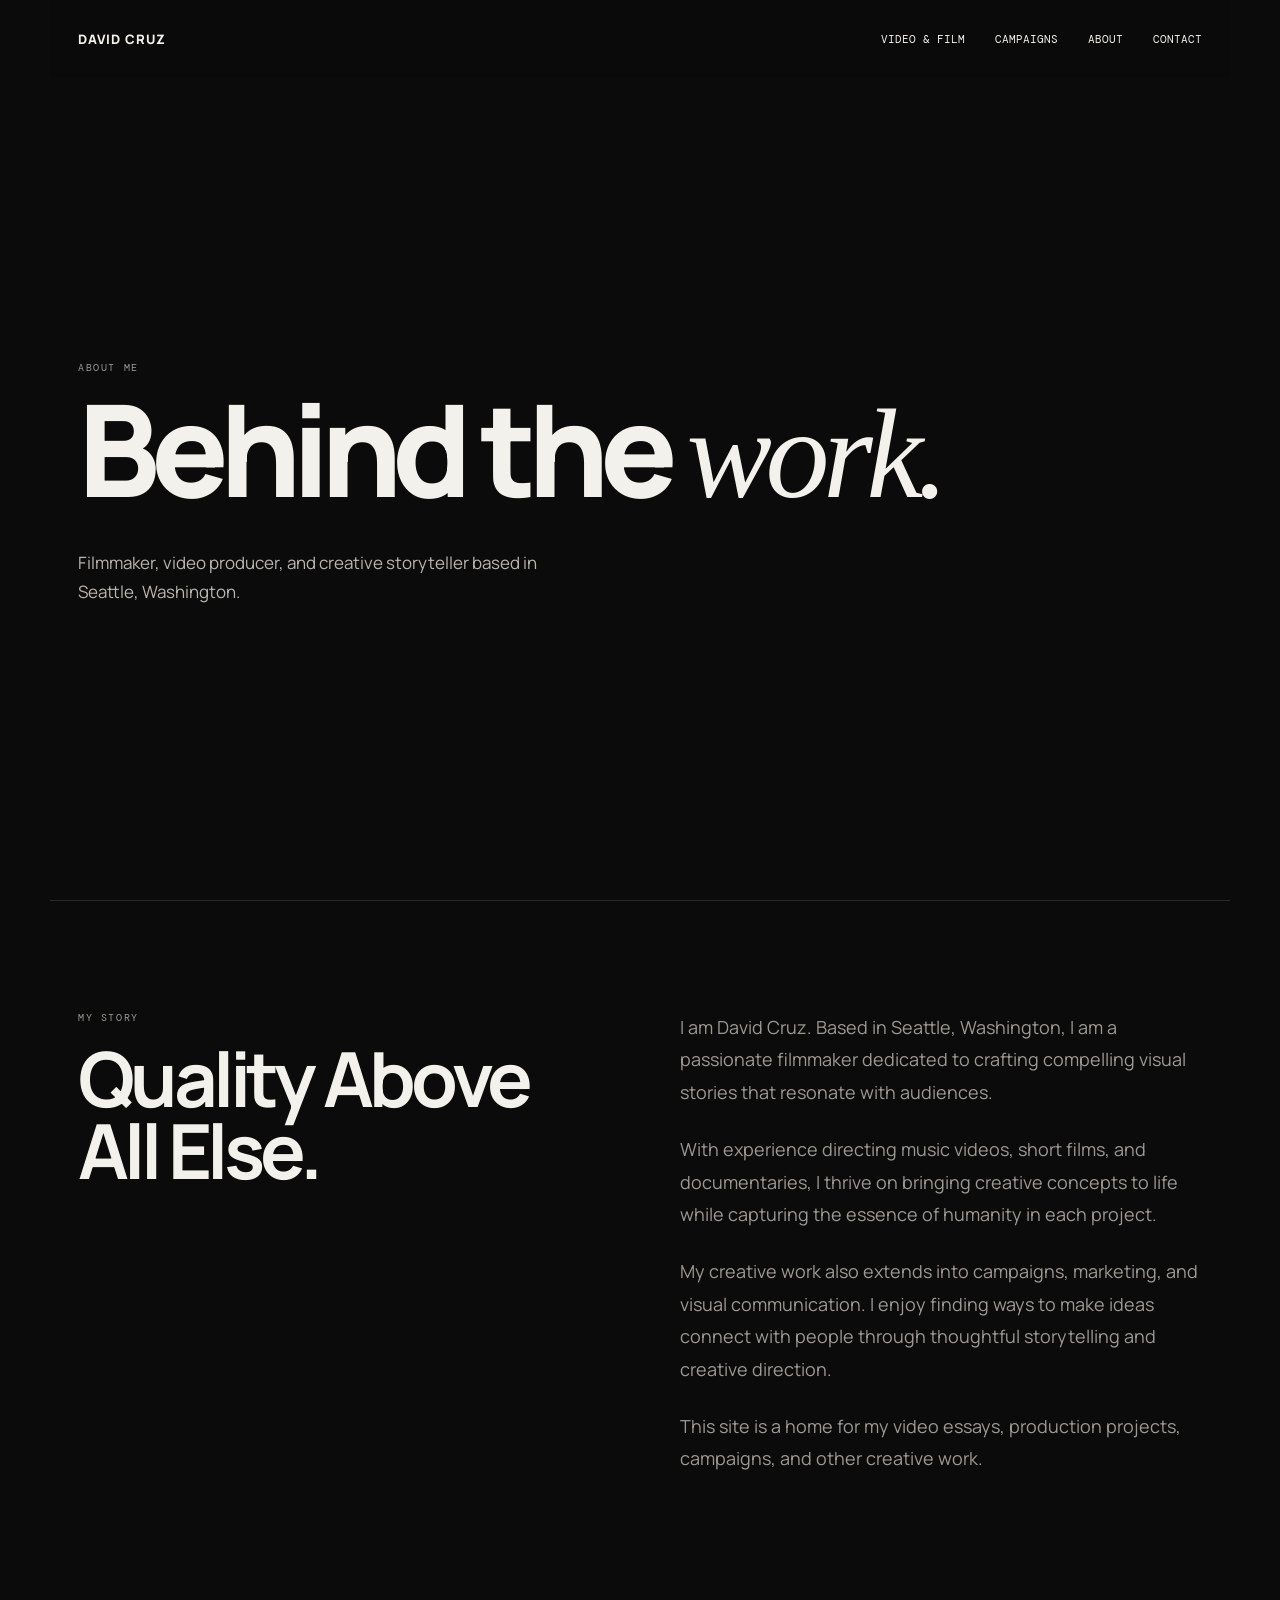
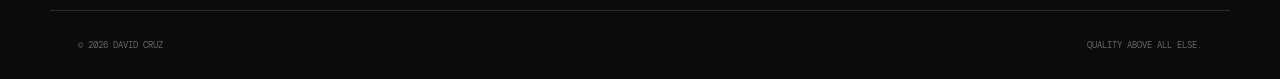
==== about.html @ 07112f3c "Create about.html" ====
<!doctype html>
<html lang="en">
<head>
  <meta charset="utf-8">
  <meta name="viewport" content="width=device-width, initial-scale=1">
  <title>About — David Cruz</title>
  <link rel="stylesheet" href="style.css">
</head>
<body>
<header class="nav">
  <a class="logo" href="index.html">DAVID CRUZ</a>
  <nav>
    <a href="videos.html">Video & Film</a>
    <a href="campaigns.html">Campaigns</a>
    <a href="about.html">About</a>
    <a href="contact.html">Contact</a>
  </nav>
</header>

<main>
  <section class="hero">
    <p class="eyebrow">ABOUT ME</p>
    <h1>Behind the <em>work.</em></h1>
    <p class="intro">Filmmaker, video producer, and creative storyteller based in Seattle, Washington.</p>
  </section>

  <section class="about section">
    <div>
      <p class="eyebrow">MY STORY</p>
      <h2>Quality Above All Else.</h2>
    </div>
    <div class="about-copy">
      <p>I am David Cruz. Based in Seattle, Washington, I am a passionate filmmaker dedicated to crafting compelling visual stories that resonate with audiences.</p>
      <p>With experience directing music videos, short films, and documentaries, I thrive on bringing creative concepts to life while capturing the essence of humanity in each project.</p>
      <p>My creative work also extends into campaigns, marketing, and visual communication. I enjoy finding ways to make ideas connect with people through thoughtful storytelling and creative direction.</p>
      <p>This site is a home for my video essays, production projects, campaigns, and other creative work.</p>
    </div>
  </section>
</main>

<footer>
  <span>© 2026 David Cruz</span>
  <span>Quality Above All Else.</span>
</footer>
</body>
</html>
---- style.css ----
@import url('https://fonts.googleapis.com/css2?family=DM+Mono:wght@400;500&family=Manrope:wght@400;500;600;700;800&display=swap');

:root{--bg:#0b0b0b;--text:#f3f1ec;--muted:#9b9993;--line:#2a2a2a;--max:1180px}
*{box-sizing:border-box}html{scroll-behavior:smooth}body{margin:0;background:var(--bg);color:var(--text);font-family:Manrope,Arial,sans-serif}
a{color:inherit;text-decoration:none}a:hover{opacity:.7}.nav{height:78px;display:flex;align-items:center;justify-content:space-between;max-width:var(--max);margin:auto;padding:0 28px;position:sticky;top:0;background:rgba(11,11,11,.92);backdrop-filter:blur(12px);z-index:10}
.logo{font-size:13px;font-weight:800;letter-spacing:.08em}.nav nav{display:flex;gap:30px;font-family:"DM Mono",monospace;font-size:11px;text-transform:uppercase}
.hero{min-height:calc(100vh - 78px);max-width:var(--max);margin:auto;padding:14vh 28px 12vh;display:flex;flex-direction:column;justify-content:center}
.eyebrow{font-family:"DM Mono",monospace;font-size:10px;letter-spacing:.16em;color:var(--muted);margin:0 0 18px;text-transform:uppercase}
h1{font-size:clamp(62px,10vw,145px);line-height:.88;letter-spacing:-.07em;margin:0;font-weight:800;max-width:950px}h1 em{font-family:Georgia,serif;font-weight:400;letter-spacing:-.05em}
.intro{max-width:510px;color:#b8b6b0;font-size:17px;line-height:1.7;margin:38px 0 28px}.button{border:1px solid #555;padding:14px 20px;width:max-content;font-family:"DM Mono",monospace;font-size:11px;text-transform:uppercase}
.section{max-width:var(--max);margin:auto;padding:110px 28px}.section-head{display:flex;justify-content:space-between;align-items:end;border-bottom:1px solid var(--line);padding-bottom:28px;margin-bottom:65px}.section-head h2{font-size:clamp(38px,6vw,72px);letter-spacing:-.06em;margin:0}
.project{margin-bottom:110px}.project-media{width:100%;aspect-ratio:16/9;background:#151515;overflow:hidden}.video-wrap iframe{width:100%;height:100%;border:0}.placeholder{display:flex;align-items:center;justify-content:center}.placeholder div{text-align:center}.placeholder span{display:block;font-size:clamp(40px,8vw,100px);font-weight:800;letter-spacing:-.06em;color:#333}.placeholder small{font-family:"DM Mono",monospace;color:var(--muted);font-size:10px;text-transform:uppercase}
.project-info{display:flex;justify-content:space-between;gap:40px;padding-top:24px;border-bottom:1px solid var(--line);padding-bottom:28px}.project-info h3{font-size:30px;letter-spacing:-.04em;margin:0 0 10px}.project-info p:not(.eyebrow){max-width:600px;color:var(--muted);line-height:1.65;margin:0}.project-number{font-family:"DM Mono",monospace;color:var(--muted);font-size:11px}
.about{display:grid;grid-template-columns:1fr 1fr;gap:80px;border-top:1px solid var(--line)}.about h2{font-size:clamp(38px,6vw,76px);letter-spacing:-.06em;line-height:.95;margin:0}.about-copy{max-width:550px;color:var(--muted);font-size:18px;line-height:1.8}.about-copy p{margin:0 0 25px}
.contact{border-top:1px solid var(--line);min-height:65vh}.contact h2{font-size:clamp(48px,8vw,110px);letter-spacing:-.07em;line-height:.9;max-width:850px;margin:0 0 50px}.contact-link{font-size:clamp(20px,3vw,34px);border-bottom:1px solid #555;padding-bottom:7px}.socials{display:flex;gap:28px;margin-top:55px;font-family:"DM Mono",monospace;font-size:11px;text-transform:uppercase;color:var(--muted)}
footer{max-width:var(--max);margin:auto;padding:28px;color:#666;font-family:"DM Mono",monospace;font-size:9px;text-transform:uppercase;display:flex;justify-content:space-between;border-top:1px solid var(--line)}
@media(max-width:700px){.nav{padding:0 18px}.nav nav{gap:16px}.hero,.section{padding-left:18px;padding-right:18px}.hero{padding-top:100px}.about{grid-template-columns:1fr;gap:35px}.section-head{display:block}.section-head h2{margin-top:20px}.project-info{display:block}.project-number{display:block;margin-top:25px}.contact-link{font-size:19px}.socials{flex-wrap:wrap}footer{padding:25px 18px}}
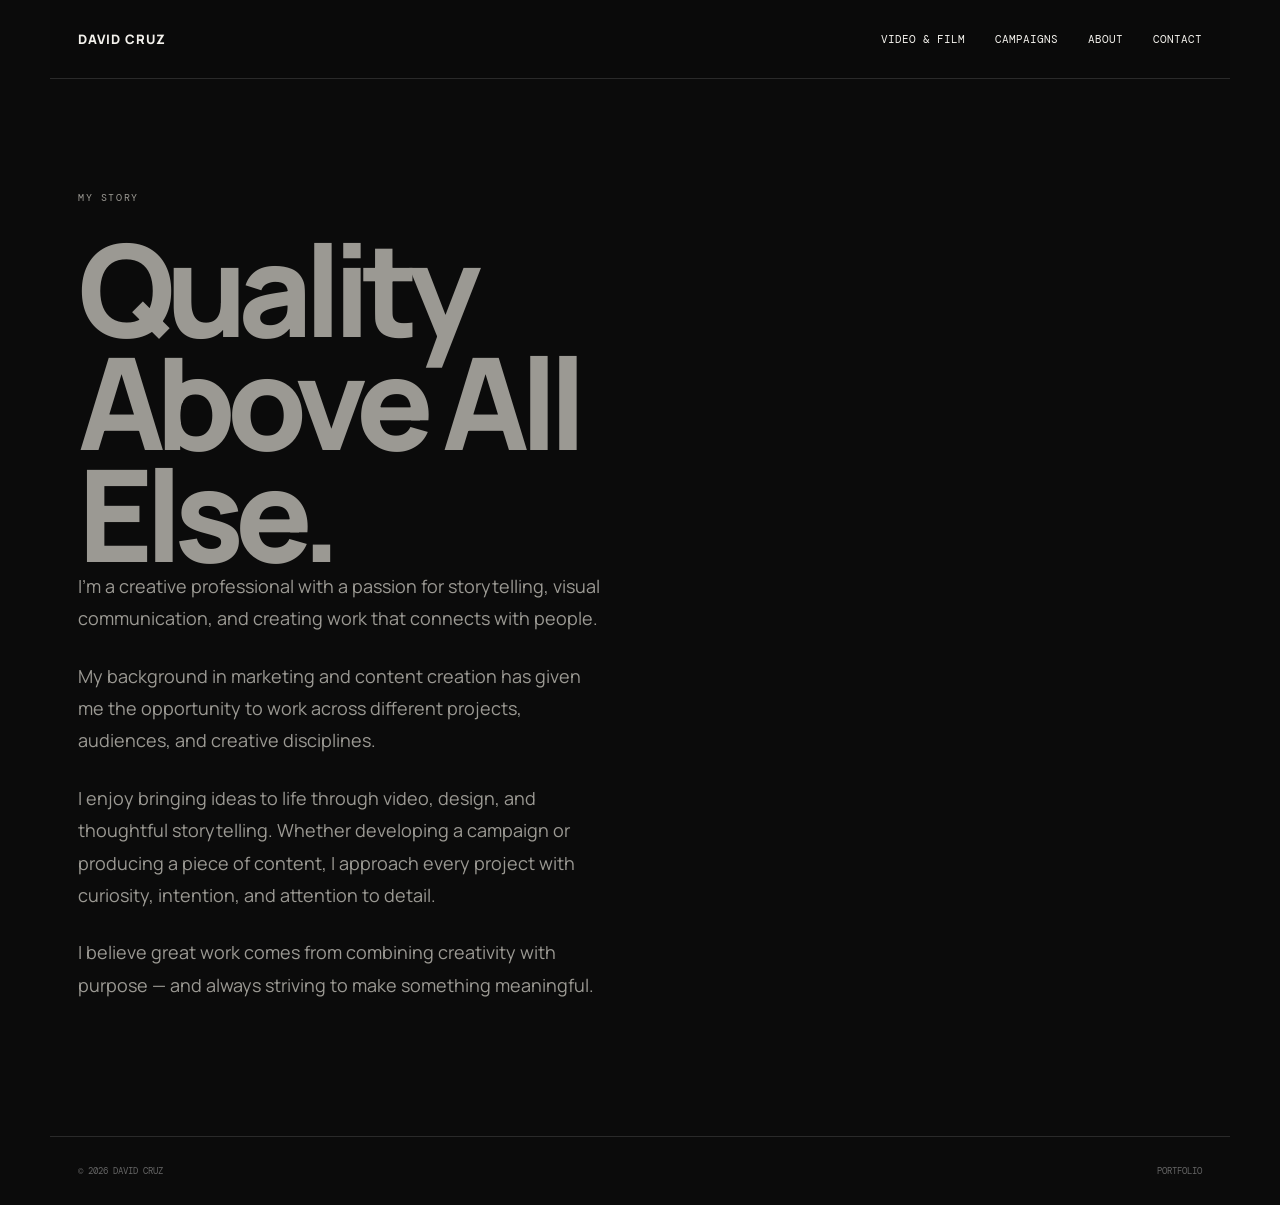
==== commit 74dc2bef: "Update about.html" ====
--- a/about.html
+++ b/about.html
@@ -1,47 +1,62 @@
-
-<!doctype html>
+<!DOCTYPE html>
 <html lang="en">
 <head>
-  <meta charset="utf-8">
-  <meta name="viewport" content="width=device-width, initial-scale=1">
-  <title>About — David Cruz</title>
+  <meta charset="UTF-8">
+  <meta name="viewport" content="width=device-width, initial-scale=1.0">
+  <title>About | David Cruz</title>
   <link rel="stylesheet" href="style.css">
 </head>
+
 <body>
-<header class="nav">
-  <a class="logo" href="index.html">DAVID CRUZ</a>
-  <nav>
-    <a href="videos.html">Video & Film</a>
-    <a href="campaigns.html">Campaigns</a>
-    <a href="about.html">About</a>
-    <a href="contact.html">Contact</a>
-  </nav>
-</header>
 
-<main>
-  <section class="hero">
-    <p class="eyebrow">ABOUT ME</p>
-    <h1>Behind the <em>work.</em></h1>
-    <p class="intro">Filmmaker, video producer, and creative storyteller based in Seattle, Washington.</p>
-  </section>
+  <header class="nav">
+    <a class="logo" href="index.html">DAVID CRUZ</a>
+    <nav>
+      <a href="videos.html">Video & Film</a>
+      <a href="campaigns.html">Campaigns</a>
+      <a href="about.html">About</a>
+      <a href="contact.html">Contact</a>
+    </nav>
+  </header>
 
-  <section class="about section">
-    <div>
-      <p class="eyebrow">MY STORY</p>
-      <h2>Quality Above All Else.</h2>
-    </div>
-    <div class="about-copy">
-      <p>I am David Cruz. Based in Seattle, Washington, I am a passionate filmmaker dedicated to crafting compelling visual stories that resonate with audiences.</p>
-      <p>With experience directing music videos, short films, and documentaries, I thrive on bringing creative concepts to life while capturing the essence of humanity in each project.</p>
-      <p>My creative work also extends into campaigns, marketing, and visual communication. I enjoy finding ways to make ideas connect with people through thoughtful storytelling and creative direction.</p>
-      <p>This site is a home for my video essays, production projects, campaigns, and other creative work.</p>
-    </div>
-  </section>
-</main>
+  <main>
 
-<footer>
-  <span>© 2026 David Cruz</span>
-  <span>Quality Above All Else.</span>
-</footer>
+    <section class="about section">
+      <div class="about-copy">
+        <p class="eyebrow">MY STORY</p>
+        <h1>Quality Above All Else.</h1>
+
+        <p>
+          I’m a creative professional with a passion for storytelling,
+          visual communication, and creating work that connects with people.
+        </p>
+
+        <p>
+          My background in marketing and content creation has given me
+          the opportunity to work across different projects, audiences,
+          and creative disciplines.
+        </p>
+
+        <p>
+          I enjoy bringing ideas to life through video, design, and
+          thoughtful storytelling. Whether developing a campaign or
+          producing a piece of content, I approach every project with
+          curiosity, intention, and attention to detail.
+        </p>
+
+        <p>
+          I believe great work comes from combining creativity with
+          purpose — and always striving to make something meaningful.
+        </p>
+      </div>
+    </section>
+
+  </main>
+
+  <footer>
+    <span>© 2026 David Cruz</span>
+    <span>Portfolio</span>
+  </footer>
+
 </body>
 </html>
--- a/style.css
+++ b/style.css
@@ -1,17 +1,658 @@
+
 @import url('https://fonts.googleapis.com/css2?family=DM+Mono:wght@400;500&family=Manrope:wght@400;500;600;700;800&display=swap');
 
-:root{--bg:#0b0b0b;--text:#f3f1ec;--muted:#9b9993;--line:#2a2a2a;--max:1180px}
-*{box-sizing:border-box}html{scroll-behavior:smooth}body{margin:0;background:var(--bg);color:var(--text);font-family:Manrope,Arial,sans-serif}
-a{color:inherit;text-decoration:none}a:hover{opacity:.7}.nav{height:78px;display:flex;align-items:center;justify-content:space-between;max-width:var(--max);margin:auto;padding:0 28px;position:sticky;top:0;background:rgba(11,11,11,.92);backdrop-filter:blur(12px);z-index:10}
-.logo{font-size:13px;font-weight:800;letter-spacing:.08em}.nav nav{display:flex;gap:30px;font-family:"DM Mono",monospace;font-size:11px;text-transform:uppercase}
-.hero{min-height:calc(100vh - 78px);max-width:var(--max);margin:auto;padding:14vh 28px 12vh;display:flex;flex-direction:column;justify-content:center}
-.eyebrow{font-family:"DM Mono",monospace;font-size:10px;letter-spacing:.16em;color:var(--muted);margin:0 0 18px;text-transform:uppercase}
-h1{font-size:clamp(62px,10vw,145px);line-height:.88;letter-spacing:-.07em;margin:0;font-weight:800;max-width:950px}h1 em{font-family:Georgia,serif;font-weight:400;letter-spacing:-.05em}
-.intro{max-width:510px;color:#b8b6b0;font-size:17px;line-height:1.7;margin:38px 0 28px}.button{border:1px solid #555;padding:14px 20px;width:max-content;font-family:"DM Mono",monospace;font-size:11px;text-transform:uppercase}
-.section{max-width:var(--max);margin:auto;padding:110px 28px}.section-head{display:flex;justify-content:space-between;align-items:end;border-bottom:1px solid var(--line);padding-bottom:28px;margin-bottom:65px}.section-head h2{font-size:clamp(38px,6vw,72px);letter-spacing:-.06em;margin:0}
-.project{margin-bottom:110px}.project-media{width:100%;aspect-ratio:16/9;background:#151515;overflow:hidden}.video-wrap iframe{width:100%;height:100%;border:0}.placeholder{display:flex;align-items:center;justify-content:center}.placeholder div{text-align:center}.placeholder span{display:block;font-size:clamp(40px,8vw,100px);font-weight:800;letter-spacing:-.06em;color:#333}.placeholder small{font-family:"DM Mono",monospace;color:var(--muted);font-size:10px;text-transform:uppercase}
-.project-info{display:flex;justify-content:space-between;gap:40px;padding-top:24px;border-bottom:1px solid var(--line);padding-bottom:28px}.project-info h3{font-size:30px;letter-spacing:-.04em;margin:0 0 10px}.project-info p:not(.eyebrow){max-width:600px;color:var(--muted);line-height:1.65;margin:0}.project-number{font-family:"DM Mono",monospace;color:var(--muted);font-size:11px}
-.about{display:grid;grid-template-columns:1fr 1fr;gap:80px;border-top:1px solid var(--line)}.about h2{font-size:clamp(38px,6vw,76px);letter-spacing:-.06em;line-height:.95;margin:0}.about-copy{max-width:550px;color:var(--muted);font-size:18px;line-height:1.8}.about-copy p{margin:0 0 25px}
-.contact{border-top:1px solid var(--line);min-height:65vh}.contact h2{font-size:clamp(48px,8vw,110px);letter-spacing:-.07em;line-height:.9;max-width:850px;margin:0 0 50px}.contact-link{font-size:clamp(20px,3vw,34px);border-bottom:1px solid #555;padding-bottom:7px}.socials{display:flex;gap:28px;margin-top:55px;font-family:"DM Mono",monospace;font-size:11px;text-transform:uppercase;color:var(--muted)}
-footer{max-width:var(--max);margin:auto;padding:28px;color:#666;font-family:"DM Mono",monospace;font-size:9px;text-transform:uppercase;display:flex;justify-content:space-between;border-top:1px solid var(--line)}
-@media(max-width:700px){.nav{padding:0 18px}.nav nav{gap:16px}.hero,.section{padding-left:18px;padding-right:18px}.hero{padding-top:100px}.about{grid-template-columns:1fr;gap:35px}.section-head{display:block}.section-head h2{margin-top:20px}.project-info{display:block}.project-number{display:block;margin-top:25px}.contact-link{font-size:19px}.socials{flex-wrap:wrap}footer{padding:25px 18px}}
+:root {
+  --bg: #0b0b0b;
+  --text: #f3f1ec;
+  --muted: #9b9993;
+  --line: #2a2a2a;
+  --max: 1180px;
+}
+
+* {
+  box-sizing: border-box;
+}
+
+html {
+  scroll-behavior: smooth;
+}
+
+body {
+  margin: 0;
+  background: var(--bg);
+  color: var(--text);
+  font-family: Manrope, Arial, sans-serif;
+}
+
+a {
+  color: inherit;
+  text-decoration: none;
+}
+
+a:hover {
+  opacity: .7;
+}
+
+/* NAVIGATION */
+
+.nav {
+  height: 78px;
+  display: flex;
+  align-items: center;
+  justify-content: space-between;
+  max-width: var(--max);
+  margin: auto;
+  padding: 0 28px;
+  position: sticky;
+  top: 0;
+  background: rgba(11,11,11,.92);
+  backdrop-filter: blur(12px);
+  z-index: 10;
+}
+
+.logo {
+  font-size: 13px;
+  font-weight: 800;
+  letter-spacing: .08em;
+}
+
+.nav nav {
+  display: flex;
+  gap: 30px;
+  font-family: "DM Mono", monospace;
+  font-size: 11px;
+  text-transform: uppercase;
+}
+
+/* HERO */
+
+.hero {
+  min-height: calc(100vh - 78px);
+  max-width: var(--max);
+  margin: auto;
+  padding: 14vh 28px 12vh;
+  display: flex;
+  flex-direction: column;
+  justify-content: center;
+}
+
+.eyebrow {
+  font-family: "DM Mono", monospace;
+  font-size: 10px;
+  letter-spacing: .16em;
+  color: var(--muted);
+  margin: 0 0 18px;
+  text-transform: uppercase;
+}
+
+h1 {
+  font-size: clamp(62px,10vw,145px);
+  line-height: .88;
+  letter-spacing: -.07em;
+  margin: 0;
+  font-weight: 800;
+  max-width: 950px;
+}
+
+h1 em {
+  font-family: Georgia, serif;
+  font-weight: 400;
+  letter-spacing: -.05em;
+}
+
+.intro {
+  max-width: 510px;
+  color: #b8b6b0;
+  font-size: 17px;
+  line-height: 1.7;
+  margin: 38px 0 28px;
+}
+
+.button {
+  border: 1px solid #555;
+  padding: 14px 20px;
+  width: max-content;
+  font-family: "DM Mono", monospace;
+  font-size: 11px;
+  text-transform: uppercase;
+}
+
+/* GENERAL SECTIONS */
+
+.section {
+  max-width: var(--max);
+  margin: auto;
+  padding: 110px 28px;
+}
+
+.section-head {
+  display: flex;
+  justify-content: space-between;
+  align-items: end;
+  border-bottom: 1px solid var(--line);
+  padding-bottom: 28px;
+  margin-bottom: 65px;
+}
+
+.section-head h2 {
+  font-size: clamp(38px,6vw,72px);
+  letter-spacing: -.06em;
+  margin: 0;
+}
+
+/* PROJECTS AND VIDEOS */
+
+.project {
+  margin-bottom: 110px;
+}
+
+.project-media {
+  width: 100%;
+  aspect-ratio: 16/9;
+  background: #151515;
+  overflow: hidden;
+}
+
+.video-wrap iframe {
+  width: 100%;
+  height: 100%;
+  border: 0;
+}
+
+.placeholder {
+  display: flex;
+  align-items: center;
+  justify-content: center;
+}
+
+.placeholder div {
+  text-align: center;
+}
+
+.placeholder span {
+  display: block;
+  font-size: clamp(40px,8vw,100px);
+  font-weight: 800;
+  letter-spacing: -.06em;
+  color: #333;
+}
+
+.placeholder small {
+  font-family: "DM Mono", monospace;
+  color: var(--muted);
+  font-size: 10px;
+  text-transform: uppercase;
+}
+
+.project-info {
+  display: flex;
+  justify-content: space-between;
+  gap: 40px;
+  padding-top: 24px;
+  border-bottom: 1px solid var(--line);
+  padding-bottom: 28px;
+}
+
+.project-info h3 {
+  font-size: 30px;
+  letter-spacing: -.04em;
+  margin: 0 0 10px;
+}
+
+.project-info p:not(.eyebrow) {
+  max-width: 600px;
+  color: var(--muted);
+  line-height: 1.65;
+  margin: 0;
+}
+
+.project-number {
+  font-family: "DM Mono", monospace;
+  color: var(--muted);
+  font-size: 11px;
+}
+
+/* ABOUT */
+
+.about {
+  display: grid;
+  grid-template-columns: 1fr 1fr;
+  gap: 80px;
+  border-top: 1px solid var(--line);
+}
+
+.about h2 {
+  font-size: clamp(38px,6vw,76px);
+  letter-spacing: -.06em;
+  line-height: .95;
+  margin: 0;
+}
+
+.about-copy {
+  max-width: 550px;
+  color: var(--muted);
+  font-size: 18px;
+  line-height: 1.8;
+}
+
+.about-copy p {
+  margin: 0 0 25px;
+}
+
+/* CONTACT */
+
+.contact {
+  border-top: 1px solid var(--line);
+  min-height: 65vh;
+}
+
+.contact h2 {
+  font-size: clamp(48px,8vw,110px);
+  letter-spacing: -.07em;
+  line-height: .9;
+  max-width: 850px;
+  margin: 0 0 50px;
+}
+
+.contact-link {
+  font-size: clamp(20px,3vw,34px);
+  border-bottom: 1px solid #555;
+  padding-bottom: 7px;
+}
+
+.socials {
+  display: flex;
+  gap: 28px;
+  margin-top: 55px;
+  font-family: "DM Mono", monospace;
+  font-size: 11px;
+  text-transform: uppercase;
+  color: var(--muted);
+}
+
+/* FOOTER */
+
+footer {
+  max-width: var(--max);
+  margin: auto;
+  padding: 28px;
+  color: #666;
+  font-family: "DM Mono", monospace;
+  font-size: 9px;
+  text-transform: uppercase;
+  display: flex;
+  justify-content: space-between;
+  border-top: 1px solid var(--line);
+}
+
+/* CAMPAIGN PAGE STYLES */
+
+.campaign-grid {
+  display: grid;
+  grid-template-columns: repeat(2,minmax(0,1fr));
+  gap: 28px;
+  margin-top: 30px;
+}
+
+.campaign-card {
+  display: block;
+  color: inherit;
+  text-decoration: none;
+  padding-bottom: 20px;
+  transition: transform .25s ease;
+}
+
+.campaign-card:hover {
+  transform: translateY(-5px);
+}
+
+.campaign-card-art,
+.campaign-feature-art {
+  min-height: 260px;
+  background: linear-gradient(135deg,#252525,#111);
+  border: 1px solid #333;
+  display: flex;
+  flex-direction: column;
+  justify-content: center;
+  align-items: center;
+  text-align: center;
+  padding: 30px;
+  gap: 12px;
+}
+
+.campaign-card-art span,
+.campaign-feature-art span {
+  font-size: clamp(24px,4vw,42px);
+  font-weight: 800;
+  letter-spacing: .08em;
+}
+
+.campaign-card-art small,
+.campaign-feature-art small {
+  font-size: 13px;
+  letter-spacing: .12em;
+  text-transform: uppercase;
+  color: #bbb;
+}
+
+.campaign-card h3 {
+  margin-top: 22px;
+}
+
+.campaign-card p {
+  line-height: 1.7;
+}
+
+.campaign-link {
+  display: inline-block;
+  margin-top: 10px;
+  font-size: 13px;
+  text-transform: uppercase;
+  letter-spacing: .08em;
+}
+
+.campaign-detail {
+  display: grid;
+  grid-template-columns: 1fr 1fr;
+  gap: 50px;
+  align-items: start;
+}
+
+.campaign-feature-art {
+  min-height: 420px;
+  position: sticky;
+  top: 30px;
+}
+
+.campaign-detail-copy {
+  line-height: 1.8;
+}
+
+.campaign-detail-copy h2 {
+  margin-top: 12px;
+  margin-bottom: 18px;
+}
+
+.campaign-detail-copy .eyebrow {
+  margin-top: 35px;
+}
+
+.campaign-detail-copy ul {
+  padding-left: 20px;
+  line-height: 2;
+  margin-bottom: 30px;
+}
+
+.campaign-detail-copy a:not(.button) {
+  color: inherit;
+}
+
+/* MOST STEER CLEAR CAMPAIGN PAGE */
+
+.ms-intro {
+  max-width: 1180px;
+  margin: auto;
+  padding: 120px 28px 90px;
+}
+
+.ms-intro h1 {
+  font-size: clamp(62px,10vw,130px);
+}
+
+.ms-description {
+  max-width: 570px;
+  color: #b8b6b0;
+  font-size: 17px;
+  line-height: 1.8;
+  margin-top: 35px;
+}
+
+.ms-campaign {
+  max-width: 1180px;
+  margin: auto;
+  padding: 75px 28px 100px;
+  border-top: 1px solid #2a2a2a;
+}
+
+.ms-campaign-heading {
+  display: grid;
+  grid-template-columns: 1fr 0.7fr;
+  gap: 50px;
+  align-items: end;
+  margin-bottom: 45px;
+}
+
+.ms-campaign-heading h2 {
+  font-size: clamp(38px,6vw,72px);
+  letter-spacing: -.06em;
+  line-height: 1;
+  margin: 0;
+}
+
+.ms-campaign-description {
+  color: #9b9993;
+  font-size: 15px;
+  line-height: 1.8;
+  max-width: 440px;
+  margin: 0 0 5px;
+}
+
+/* MASONRY GALLERIES */
+
+.ms-gallery-columns {
+  display: grid;
+  grid-template-columns: repeat(2,minmax(0,1fr));
+  gap: 6px;
+  align-items: start;
+}
+
+.ms-gallery-column {
+  display: flex;
+  flex-direction: column;
+  min-width: 0;
+  gap: 6px;
+}
+
+.ms-gallery-column img,
+.ms-gallery-row img,
+.ms-gallery img {
+  display: block;
+  width: 100%;
+  height: auto;
+  margin: 0;
+  padding: 0;
+  border: 0;
+  object-fit: contain;
+}
+
+/* PORTRAIT IMAGE ROW */
+
+.ms-gallery-row {
+  display: grid;
+  grid-template-columns: repeat(2,minmax(0,1fr));
+  gap: 6px;
+  align-items: start;
+  margin-top: 6px;
+}
+
+/* NO MATTER HOW YOU GET HOME */
+
+.ms-gallery {
+  display: grid;
+  grid-template-columns: repeat(2,minmax(0,1fr));
+  gap: 6px;
+  align-items: start;
+}
+
+.get-home-gallery {
+  display: flex;
+  flex-direction: column;
+  gap: 6px;
+}
+
+.get-home-feature img {
+  display: block;
+  width: 100%;
+  height: auto;
+  margin: 0;
+  padding: 0;
+}
+
+.get-home-bottom {
+  display: grid;
+  grid-template-columns: repeat(2,minmax(0,1fr));
+  gap: 6px;
+}
+
+.get-home-bottom img {
+  display: block;
+  width: 100%;
+  height: auto;
+  margin: 0;
+  padding: 0;
+}
+
+/* DOODLE CITY GALLERY */
+
+.doodle-gallery-columns {
+  display: grid;
+  grid-template-columns: 1.0683fr 1fr;
+  gap: 6px;
+  align-items: start;
+}
+
+.doodle-gallery-column {
+  display: flex;
+  flex-direction: column;
+  min-width: 0;
+  gap: 6px;
+}
+
+.doodle-gallery-column img {
+  display: block;
+  width: 100%;
+  height: auto;
+  margin: 0;
+  padding: 0;
+  border: 0;
+}
+
+.doodle-gallery-wide {
+  display: flex;
+  flex-direction: column;
+  gap: 6px;
+  margin-top: 6px;
+}
+
+.doodle-gallery-wide img {
+  display: block;
+  width: 100%;
+  height: auto;
+  margin: 0;
+  padding: 0;
+  border: 0;
+}
+
+/* MOBILE LAYOUT */
+
+@media(max-width:700px) {
+
+  .nav {
+    padding: 0 18px;
+  }
+
+  .nav nav {
+    gap: 16px;
+  }
+
+  .hero,
+  .section {
+    padding-left: 18px;
+    padding-right: 18px;
+  }
+
+  .hero {
+    padding-top: 100px;
+  }
+
+  .about {
+    grid-template-columns: 1fr;
+    gap: 35px;
+  }
+
+  .section-head {
+    display: block;
+  }
+
+  .section-head h2 {
+    margin-top: 20px;
+  }
+
+  .project-info {
+    display: block;
+  }
+
+  .project-number {
+    display: block;
+    margin-top: 25px;
+  }
+
+  .contact-link {
+    font-size: 19px;
+  }
+
+  .socials {
+    flex-wrap: wrap;
+  }
+
+  footer {
+    padding: 25px 18px;
+  }
+
+  .campaign-grid {
+    grid-template-columns: 1fr;
+  }
+
+  .campaign-detail {
+    grid-template-columns: 1fr;
+    gap: 30px;
+  }
+
+  .campaign-feature-art {
+    min-height: 260px;
+    position: static;
+  }
+
+  .ms-intro {
+    padding: 90px 18px 65px;
+  }
+
+  .ms-campaign {
+    padding: 65px 18px 75px;
+  }
+
+  .ms-campaign-heading {
+    grid-template-columns: 1fr;
+    gap: 20px;
+  }
+
+  .ms-gallery-columns {
+    grid-template-columns: 1fr;
+  }
+
+  .ms-gallery-row {
+    grid-template-columns: repeat(2,minmax(0,1fr));
+  }
+
+  .ms-gallery {
+    grid-template-columns: 1fr;
+  }
+
+  .doodle-gallery-columns {
+    grid-template-columns: 1.0683fr 1fr;
+  }
+
+  .get-home-bottom {
+    grid-template-columns: repeat(2,minmax(0,1fr));
+  }
+}
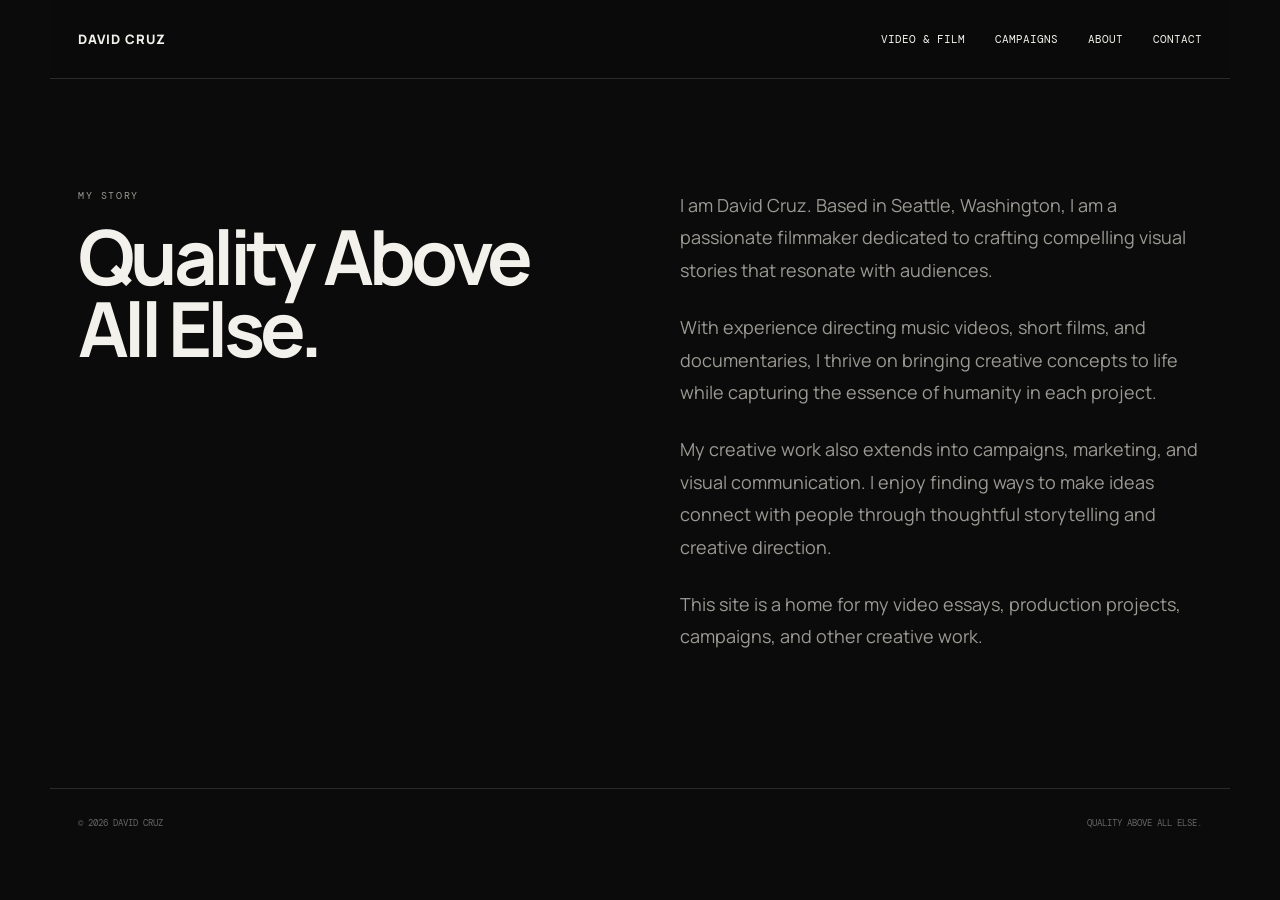
==== commit 3acfd966: "Update about.html" ====
--- a/about.html
+++ b/about.html
@@ -1,62 +1,41 @@
-<!DOCTYPE html>
+
+<!doctype html>
 <html lang="en">
 <head>
-  <meta charset="UTF-8">
-  <meta name="viewport" content="width=device-width, initial-scale=1.0">
-  <title>About | David Cruz</title>
+  <meta charset="utf-8">
+  <meta name="viewport" content="width=device-width, initial-scale=1">
+  <title>About — David Cruz</title>
   <link rel="stylesheet" href="style.css">
 </head>
+<body>
+<header class="nav">
+  <a class="logo" href="index.html">DAVID CRUZ</a>
+  <nav>
+    <a href="videos.html">Video & Film</a>
+    <a href="campaigns.html">Campaigns</a>
+    <a href="about.html">About</a>
+    <a href="contact.html">Contact</a>
+  </nav>
+</header>
 
-<body>
+<main>
+  <section class="about section">
+    <div>
+      <p class="eyebrow">MY STORY</p>
+      <h2>Quality Above All Else.</h2>
+    </div>
+    <div class="about-copy">
+      <p>I am David Cruz. Based in Seattle, Washington, I am a passionate filmmaker dedicated to crafting compelling visual stories that resonate with audiences.</p>
+      <p>With experience directing music videos, short films, and documentaries, I thrive on bringing creative concepts to life while capturing the essence of humanity in each project.</p>
+      <p>My creative work also extends into campaigns, marketing, and visual communication. I enjoy finding ways to make ideas connect with people through thoughtful storytelling and creative direction.</p>
+      <p>This site is a home for my video essays, production projects, campaigns, and other creative work.</p>
+    </div>
+  </section>
+</main>
 
-  <header class="nav">
-    <a class="logo" href="index.html">DAVID CRUZ</a>
-    <nav>
-      <a href="videos.html">Video & Film</a>
-      <a href="campaigns.html">Campaigns</a>
-      <a href="about.html">About</a>
-      <a href="contact.html">Contact</a>
-    </nav>
-  </header>
-
-  <main>
-
-    <section class="about section">
-      <div class="about-copy">
-        <p class="eyebrow">MY STORY</p>
-        <h1>Quality Above All Else.</h1>
-
-        <p>
-          I’m a creative professional with a passion for storytelling,
-          visual communication, and creating work that connects with people.
-        </p>
-
-        <p>
-          My background in marketing and content creation has given me
-          the opportunity to work across different projects, audiences,
-          and creative disciplines.
-        </p>
-
-        <p>
-          I enjoy bringing ideas to life through video, design, and
-          thoughtful storytelling. Whether developing a campaign or
-          producing a piece of content, I approach every project with
-          curiosity, intention, and attention to detail.
-        </p>
-
-        <p>
-          I believe great work comes from combining creativity with
-          purpose — and always striving to make something meaningful.
-        </p>
-      </div>
-    </section>
-
-  </main>
-
-  <footer>
-    <span>© 2026 David Cruz</span>
-    <span>Portfolio</span>
-  </footer>
-
+<footer>
+  <span>© 2026 David Cruz</span>
+  <span>Quality Above All Else.</span>
+</footer>
 </body>
 </html>
